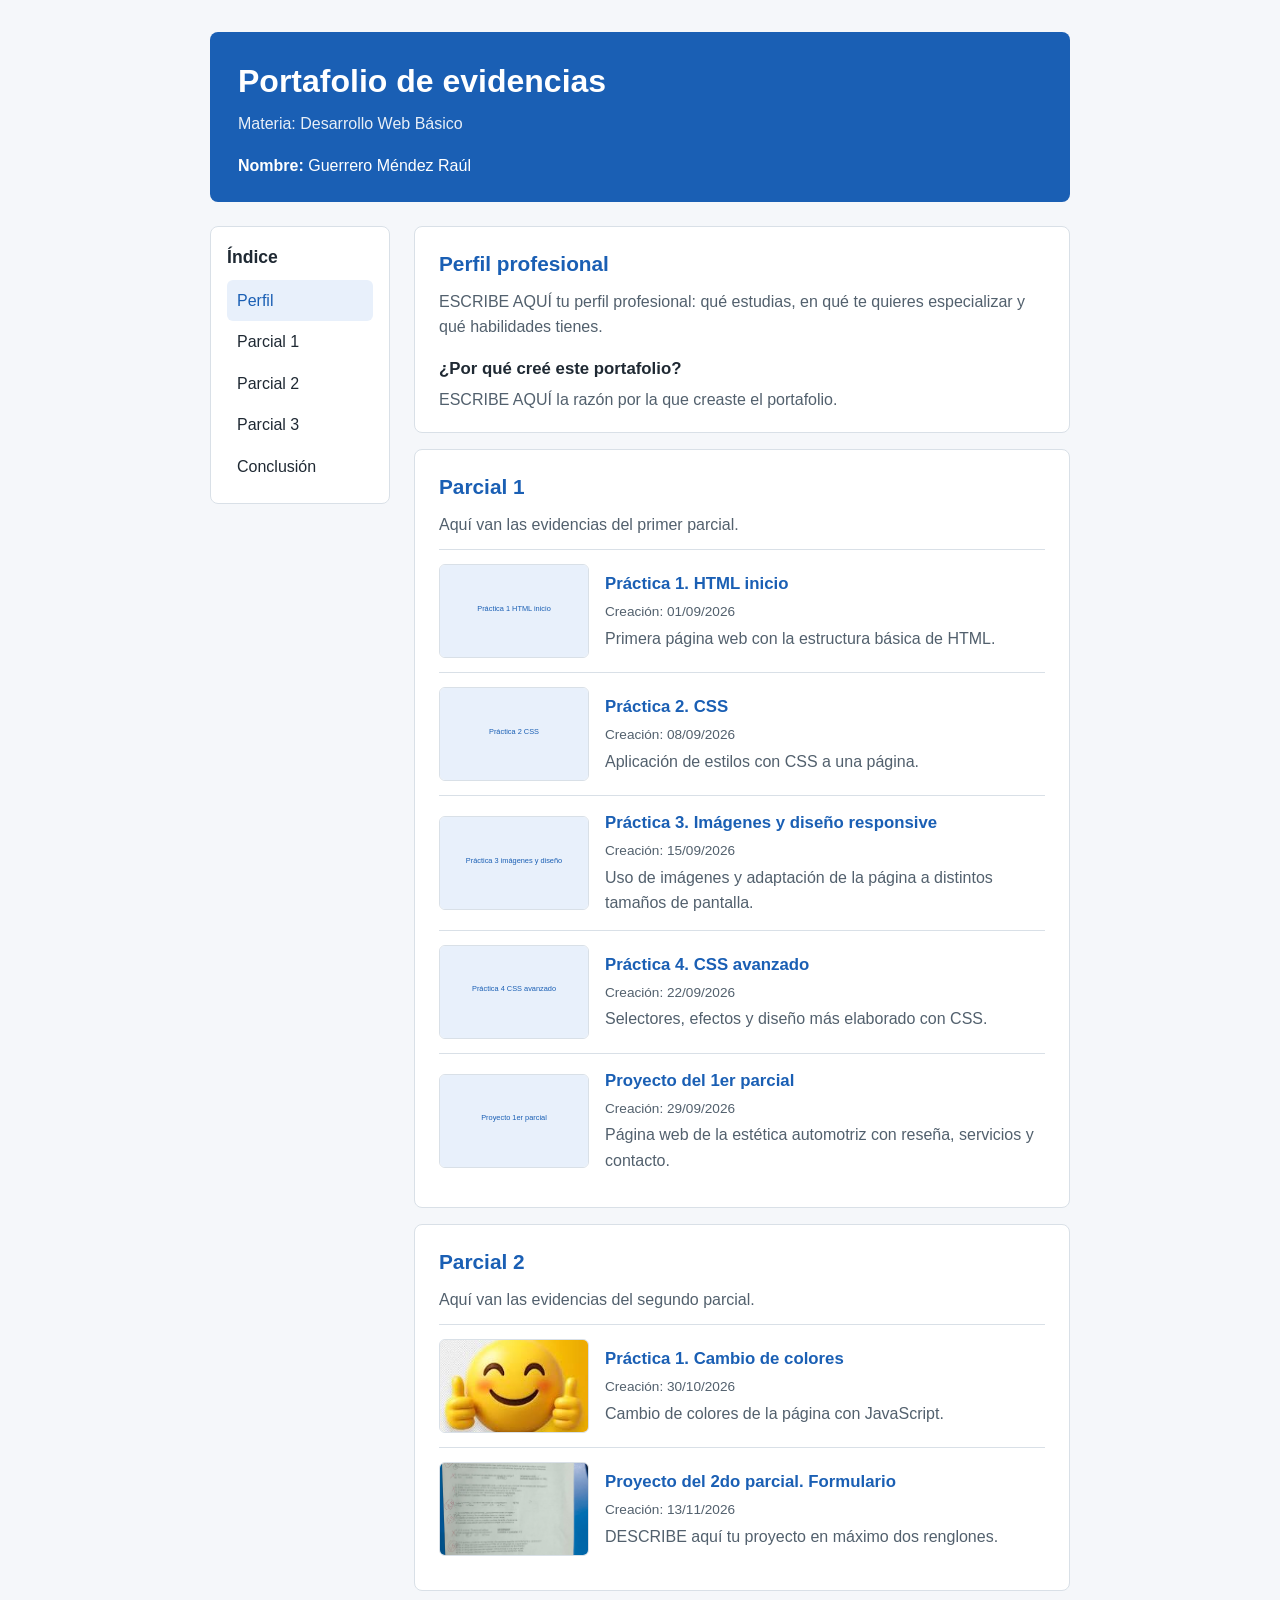
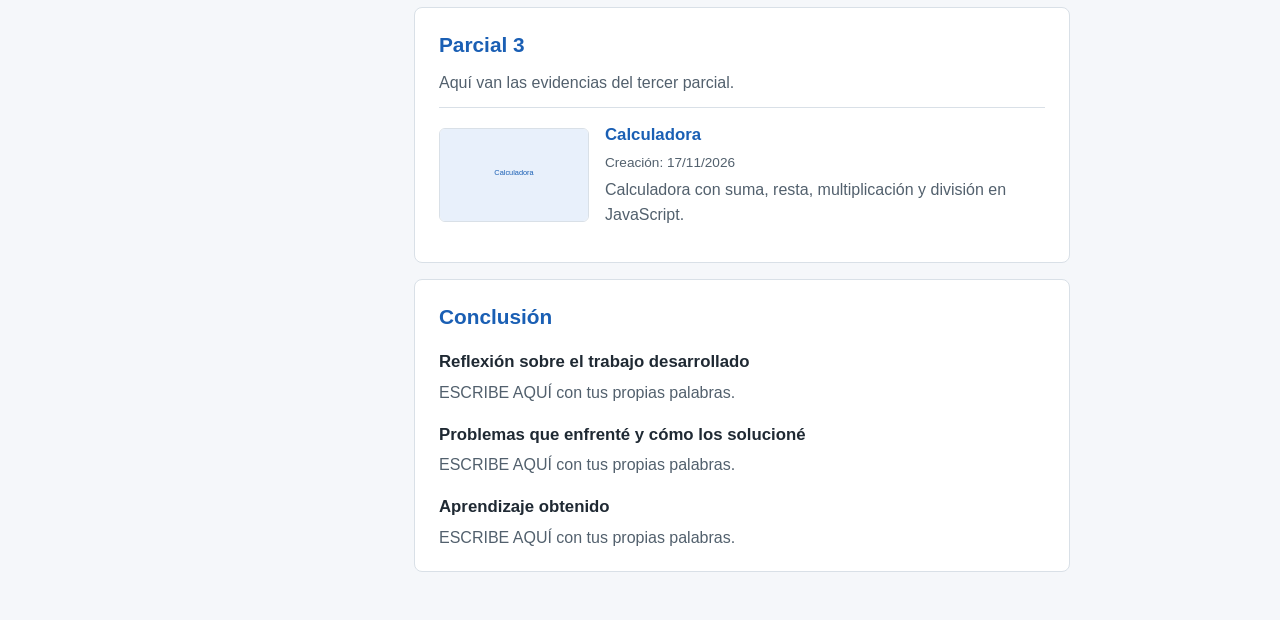
==== index.html @ 02dea839 "Add files via upload" ====
<!DOCTYPE html>
<html lang="es">
<head>
  <meta charset="UTF-8">
  <meta name="viewport" content="width=device-width, initial-scale=1">
  <title>Portafolio de evidencias</title>
  <style>
    :root {
      --fondo: #f5f7fa;
      --tarjeta: #ffffff;
      --texto: #1f2933;
      --suave: #52606d;
      --acento: #1a5fb4;
      --borde: #d9e0e7;
    }
    * { box-sizing: border-box; }
    html { scroll-behavior: smooth; }
    body {
      font-family: "Segoe UI", Arial, sans-serif;
      background: var(--fondo);
      color: var(--texto);
      max-width: 900px;
      margin: 0 auto;
      padding: 32px 20px;
      line-height: 1.6;
    }
    header {
      background: var(--acento);
      color: #fff;
      padding: 24px 28px;
      border-radius: 8px;
      margin-bottom: 24px;
    }
    h1 { margin: 0; font-size: 2rem; }
    .materia { margin: 4px 0 0; opacity: 0.9; }
    .nombre { margin: 16px 0 0; }
    .contenido { display: flex; gap: 24px; align-items: flex-start; }
    nav {
      width: 180px;
      flex-shrink: 0;
      position: sticky;
      top: 20px;
      background: var(--tarjeta);
      border: 1px solid var(--borde);
      border-radius: 8px;
      padding: 16px;
    }
    nav h2 { margin: 0 0 8px; font-size: 1.1rem; }
    nav ul { list-style: none; margin: 0; padding: 0; }
    nav a {
      display: block;
      padding: 8px 10px;
      border-radius: 6px;
      color: var(--texto);
      text-decoration: none;
    }
    nav a:hover, nav a:focus-visible, nav a.activo { background: #e8f0fb; color: var(--acento); }
    main { flex: 1; min-width: 0; }
    section {
      background: var(--tarjeta);
      border: 1px solid var(--borde);
      border-radius: 8px;
      padding: 20px 24px;
      margin-bottom: 16px;
      scroll-margin-top: 20px;
    }
    section h2 { margin: 0 0 8px; color: var(--acento); font-size: 1.3rem; }
    section h3 { margin: 16px 0 4px; font-size: 1.05rem; }
    section p { margin: 0; color: var(--suave); }
    a { color: var(--acento); }

    /* Trabajos */
    .trabajo {
      display: flex;
      gap: 16px;
      align-items: center;
      padding: 14px 0;
      border-top: 1px solid var(--borde);
    }
    .trabajo:first-of-type { margin-top: 12px; }
    .trabajo img {
      width: 150px;
      height: 94px;
      object-fit: cover;
      border-radius: 6px;
      border: 1px solid var(--borde);
      display: block;
      flex-shrink: 0;
    }
    .trabajo h3 { margin: 0; }
    .trabajo h3 a { text-decoration: none; }
    .trabajo h3 a:hover { text-decoration: underline; }
    .fecha { font-size: 0.85rem; color: var(--suave); }
    .trabajo p {
      margin-top: 2px;
      display: -webkit-box;
      -webkit-line-clamp: 2;
      -webkit-box-orient: vertical;
      overflow: hidden;
    }

    @media (max-width: 600px) {
      .contenido { flex-direction: column; gap: 16px; }
      nav { width: 100%; position: static; }
      .trabajo { flex-direction: column; align-items: flex-start; }
      .trabajo img { width: 100%; height: 150px; }
    }
  </style>
</head>
<body>
  <header>
    <h1>Portafolio de evidencias</h1>
    <p class="materia">Materia: Desarrollo Web Básico</p>
    <p class="nombre"><strong>Nombre:</strong> Guerrero Méndez Raúl</p>
  </header>

  <div class="contenido">
  <nav>
    <h2>Índice</h2>
    <ul>
      <li><a href="#perfil">Perfil</a></li>
      <li><a href="#parcial1">Parcial 1</a></li>
      <li><a href="#parcial2">Parcial 2</a></li>
      <li><a href="#parcial3">Parcial 3</a></li>
      <li><a href="#conclusion">Conclusión</a></li>
    </ul>
  </nav>

  <main>
    <section id="perfil">
      <h2>Perfil profesional</h2>
      <p>ESCRIBE AQUÍ tu perfil profesional: qué estudias, en qué te quieres especializar y qué habilidades tienes.</p>
      <h3>¿Por qué creé este portafolio?</h3>
      <p>ESCRIBE AQUÍ la razón por la que creaste el portafolio.</p>
    </section>

    <section id="parcial1">
      <h2>Parcial 1</h2>
      <p>Aquí van las evidencias del primer parcial.</p>

      <article class="trabajo">
        <a href="practica1/index.html"><img src="img/practica1.png" alt="Práctica 1 HTML inicio"></a>
        <div>
          <h3><a href="practica1/index.html">Práctica 1. HTML inicio</a></h3>
          <span class="fecha">Creación: <time datetime="2026-09-01">01/09/2026</time></span>
          <p>Primera página web con la estructura básica de HTML.</p>
        </div>
      </article>

      <article class="trabajo">
        <a href="practica2/index.html"><img src="img/practica2.png" alt="Práctica 2 CSS"></a>
        <div>
          <h3><a href="practica2/index.html">Práctica 2. CSS</a></h3>
          <span class="fecha">Creación: <time datetime="2026-09-08">08/09/2026</time></span>
          <p>Aplicación de estilos con CSS a una página.</p>
        </div>
      </article>

      <article class="trabajo">
        <a href="practica_3_imagenes/"><img src="practica_3_imagenes/pic_trulli.jpg" alt="Práctica 3 imágenes y diseño responsive"></a>
        <div>
          <h3><a href="practica_3_imagenes/">Práctica 3. Imágenes y diseño responsive</a></h3>
          <span class="fecha">Creación: <time datetime="2026-09-15">15/09/2026</time></span>
          <p>Uso de imágenes y adaptación de la página a distintos tamaños de pantalla.</p>
        </div>
      </article>

      <article class="trabajo">
        <a href="practica4/index.html"><img src="img/practica4.png" alt="Práctica 4 CSS avanzado"></a>
        <div>
          <h3><a href="practica4/index.html">Práctica 4. CSS avanzado</a></h3>
          <span class="fecha">Creación: <time datetime="2026-09-22">22/09/2026</time></span>
          <p>Selectores, efectos y diseño más elaborado con CSS.</p>
        </div>
      </article>

      <article class="trabajo">
        <a href="proyecto1/index.html"><img src="img/proyecto1.png" alt="Proyecto 1er parcial"></a>
        <div>
          <h3><a href="proyecto1/index.html">Proyecto del 1er parcial</a></h3>
          <span class="fecha">Creación: <time datetime="2026-09-29">29/09/2026</time></span>
          <p>Página web de la estética automotriz con reseña, servicios y contacto.</p>
        </div>
      </article>
    </section>

    <section id="parcial2">
      <h2>Parcial 2</h2>
      <p>Aquí van las evidencias del segundo parcial.</p>

      <article class="trabajo">
        <a href="2do_parcial/cambio_atributos/cambio_de_color.html"><img src="2do_parcial/cambio_atributos/happy_emogi.jpg" alt="Práctica 1 cambio de colores"></a>
        <div>
          <h3><a href="2do_parcial/cambio_atributos/cambio_de_color.html">Práctica 1. Cambio de colores</a></h3>
          <span class="fecha">Creación: <time datetime="2026-10-30">30/10/2026</time></span>
          <p>Cambio de colores de la página con JavaScript.</p>
        </div>
      </article>

      <article class="trabajo">
        <a href="2do_parcial/formulario/formulario.html"><img src="2do_parcial/captura.jpg" alt="Proyecto 2do parcial"></a>
        <div>
          <h3><a href="2do_parcial/formulario/formulario.html">Proyecto del 2do parcial. Formulario</a></h3>
          <span class="fecha">Creación: <time datetime="2026-11-13">13/11/2026</time></span>
          <p>DESCRIBE aquí tu proyecto en máximo dos renglones.</p>
        </div>
      </article>
    </section>

    <section id="parcial3">
      <h2>Parcial 3</h2>
      <p>Aquí van las evidencias del tercer parcial.</p>

      <article class="trabajo">
        <a href="calculadora/index.html"><img src="img/calculadora.png" alt="Calculadora"></a>
        <div>
          <h3><a href="calculadora/index.html">Calculadora</a></h3>
          <span class="fecha">Creación: <time datetime="2026-11-17">17/11/2026</time></span>
          <p>Calculadora con suma, resta, multiplicación y división en JavaScript.</p>
        </div>
      </article>
    </section>

    <section id="conclusion">
      <h2>Conclusión</h2>
      <h3>Reflexión sobre el trabajo desarrollado</h3>
      <p>ESCRIBE AQUÍ con tus propias palabras.</p>
      <h3>Problemas que enfrenté y cómo los solucioné</h3>
      <p>ESCRIBE AQUÍ con tus propias palabras.</p>
      <h3>Aprendizaje obtenido</h3>
      <p>ESCRIBE AQUÍ con tus propias palabras.</p>
    </section>
  </main>
  </div>

  <script>
    // Imagen de respaldo si aún no existe la captura del trabajo
    document.querySelectorAll('.trabajo img').forEach(function (img) {
      img.addEventListener('error', function () {
        var texto = img.alt.slice(0, 28);
        img.src = 'data:image/svg+xml;utf8,' + encodeURIComponent(
          '<svg xmlns="http://www.w3.org/2000/svg" width="300" height="188">' +
          '<rect width="100%" height="100%" fill="#e8f0fb"/>' +
          '<text x="50%" y="50%" text-anchor="middle" fill="#1a5fb4" ' +
          'font-family="Arial" font-size="15">' + texto + '</text></svg>');
      }, { once: true });
    });

    // Resalta en el índice la sección que se está viendo
    var enlaces = document.querySelectorAll('nav a');
    var observador = new IntersectionObserver(function (entradas) {
      entradas.forEach(function (e) {
        if (e.isIntersecting) {
          enlaces.forEach(function (a) {
            a.classList.toggle('activo', a.getAttribute('href') === '#' + e.target.id);
          });
        }
      });
    }, { rootMargin: '-30% 0px -60% 0px' });
    document.querySelectorAll('main section').forEach(function (s) { observador.observe(s); });
  </script>
</body>
</html>
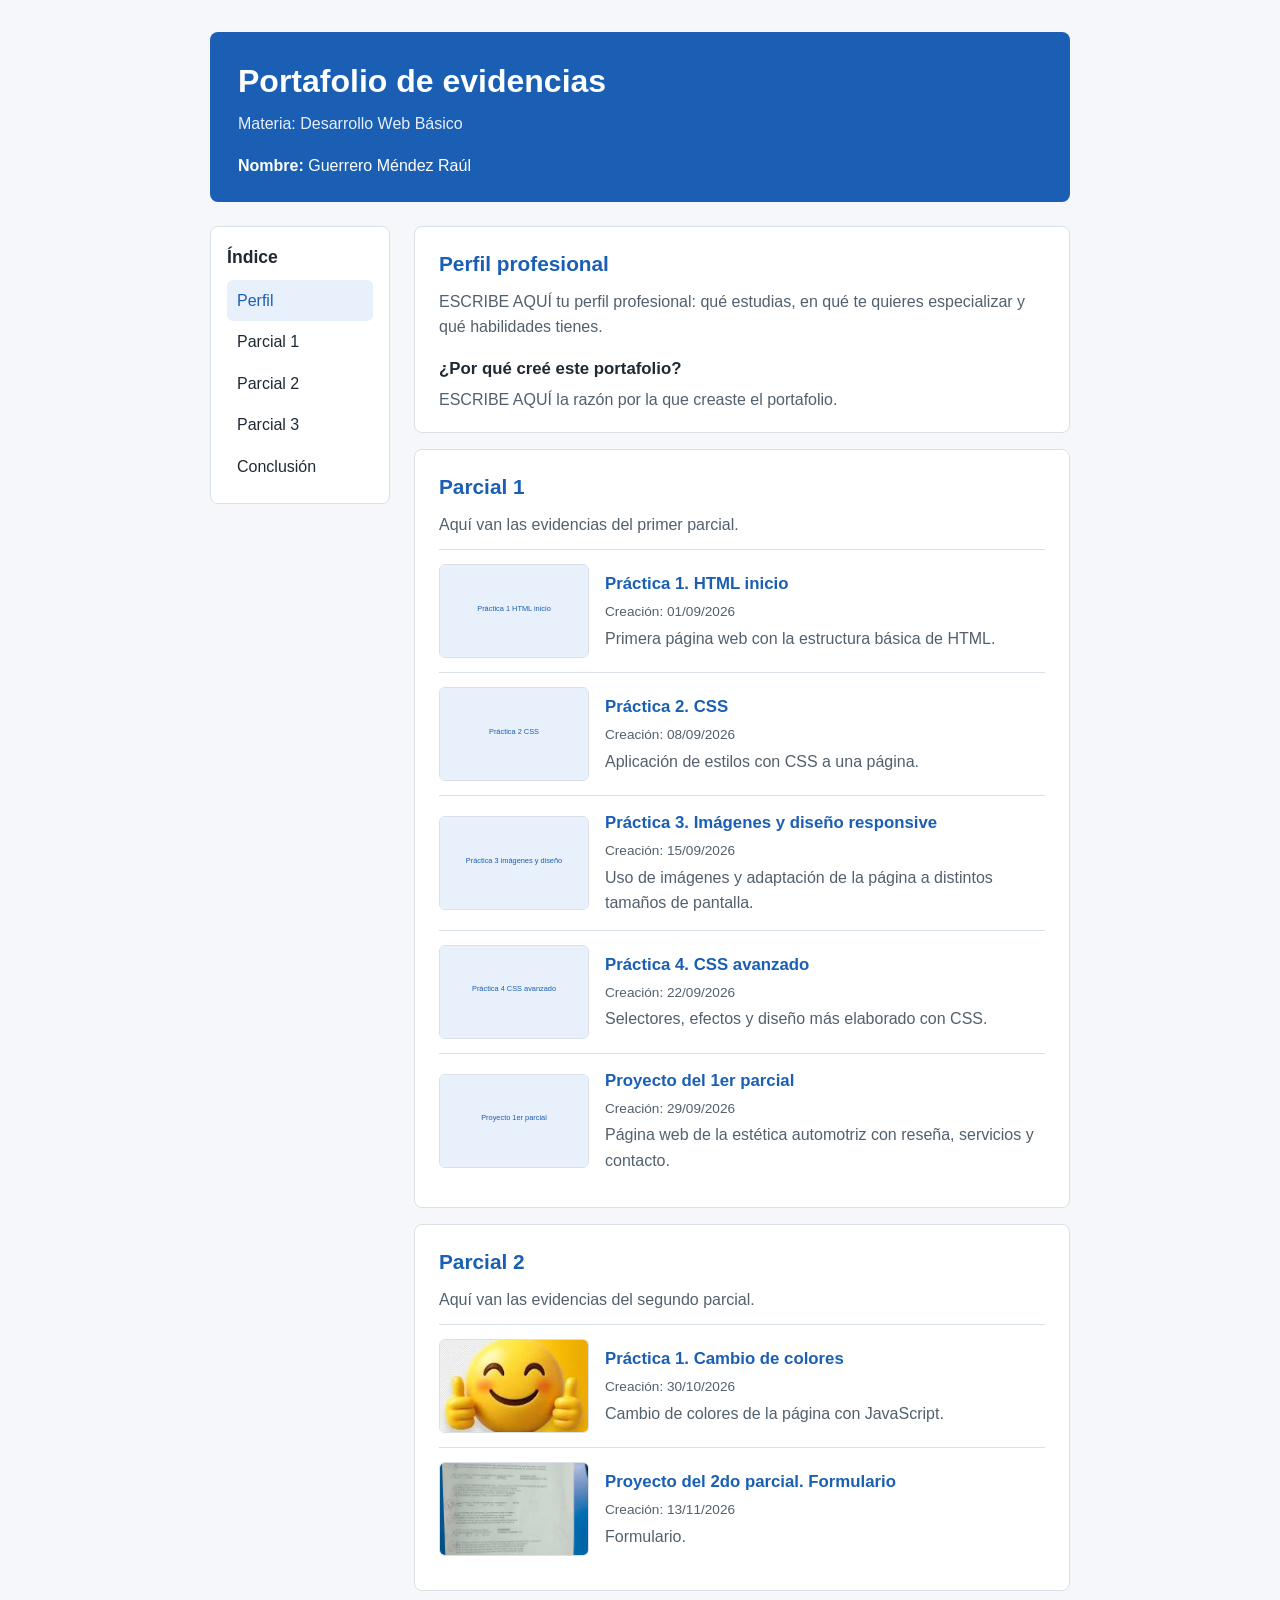
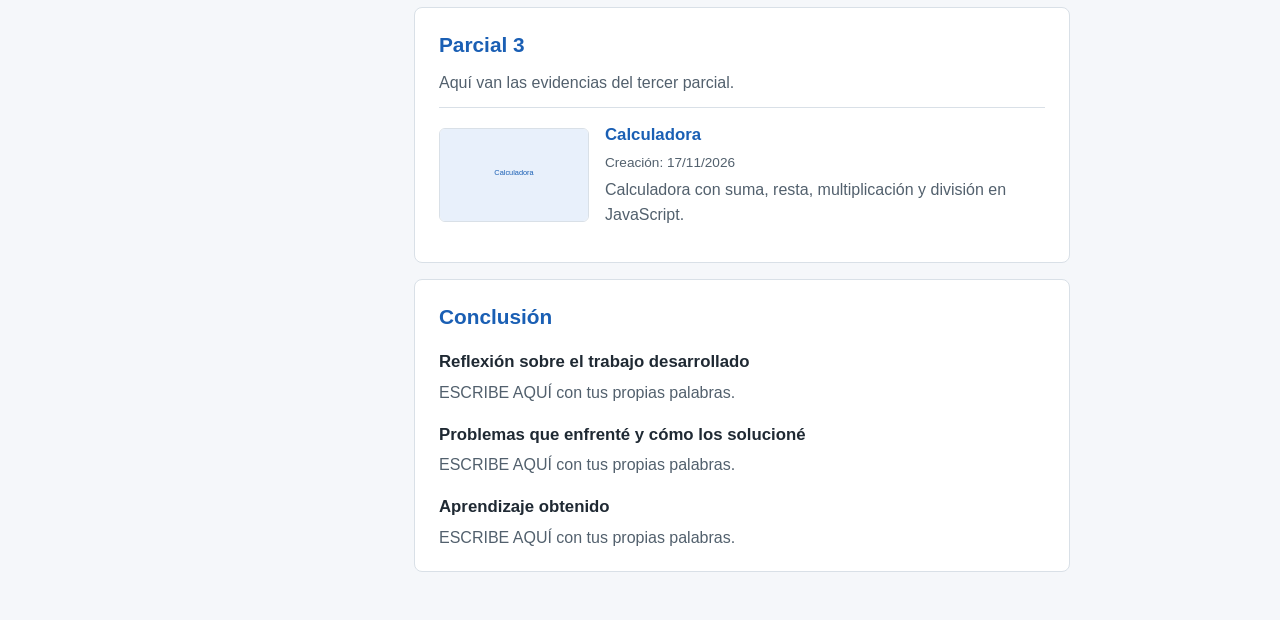
==== commit 1aebb4ab: "Update index.html" ====
--- a/index.html
+++ b/index.html
@@ -202,7 +202,7 @@
         <div>
           <h3><a href="2do_parcial/formulario/formulario.html">Proyecto del 2do parcial. Formulario</a></h3>
           <span class="fecha">Creación: <time datetime="2026-11-13">13/11/2026</time></span>
-          <p>DESCRIBE aquí tu proyecto en máximo dos renglones.</p>
+          <p> Formulario.</p>
         </div>
       </article>
     </section>
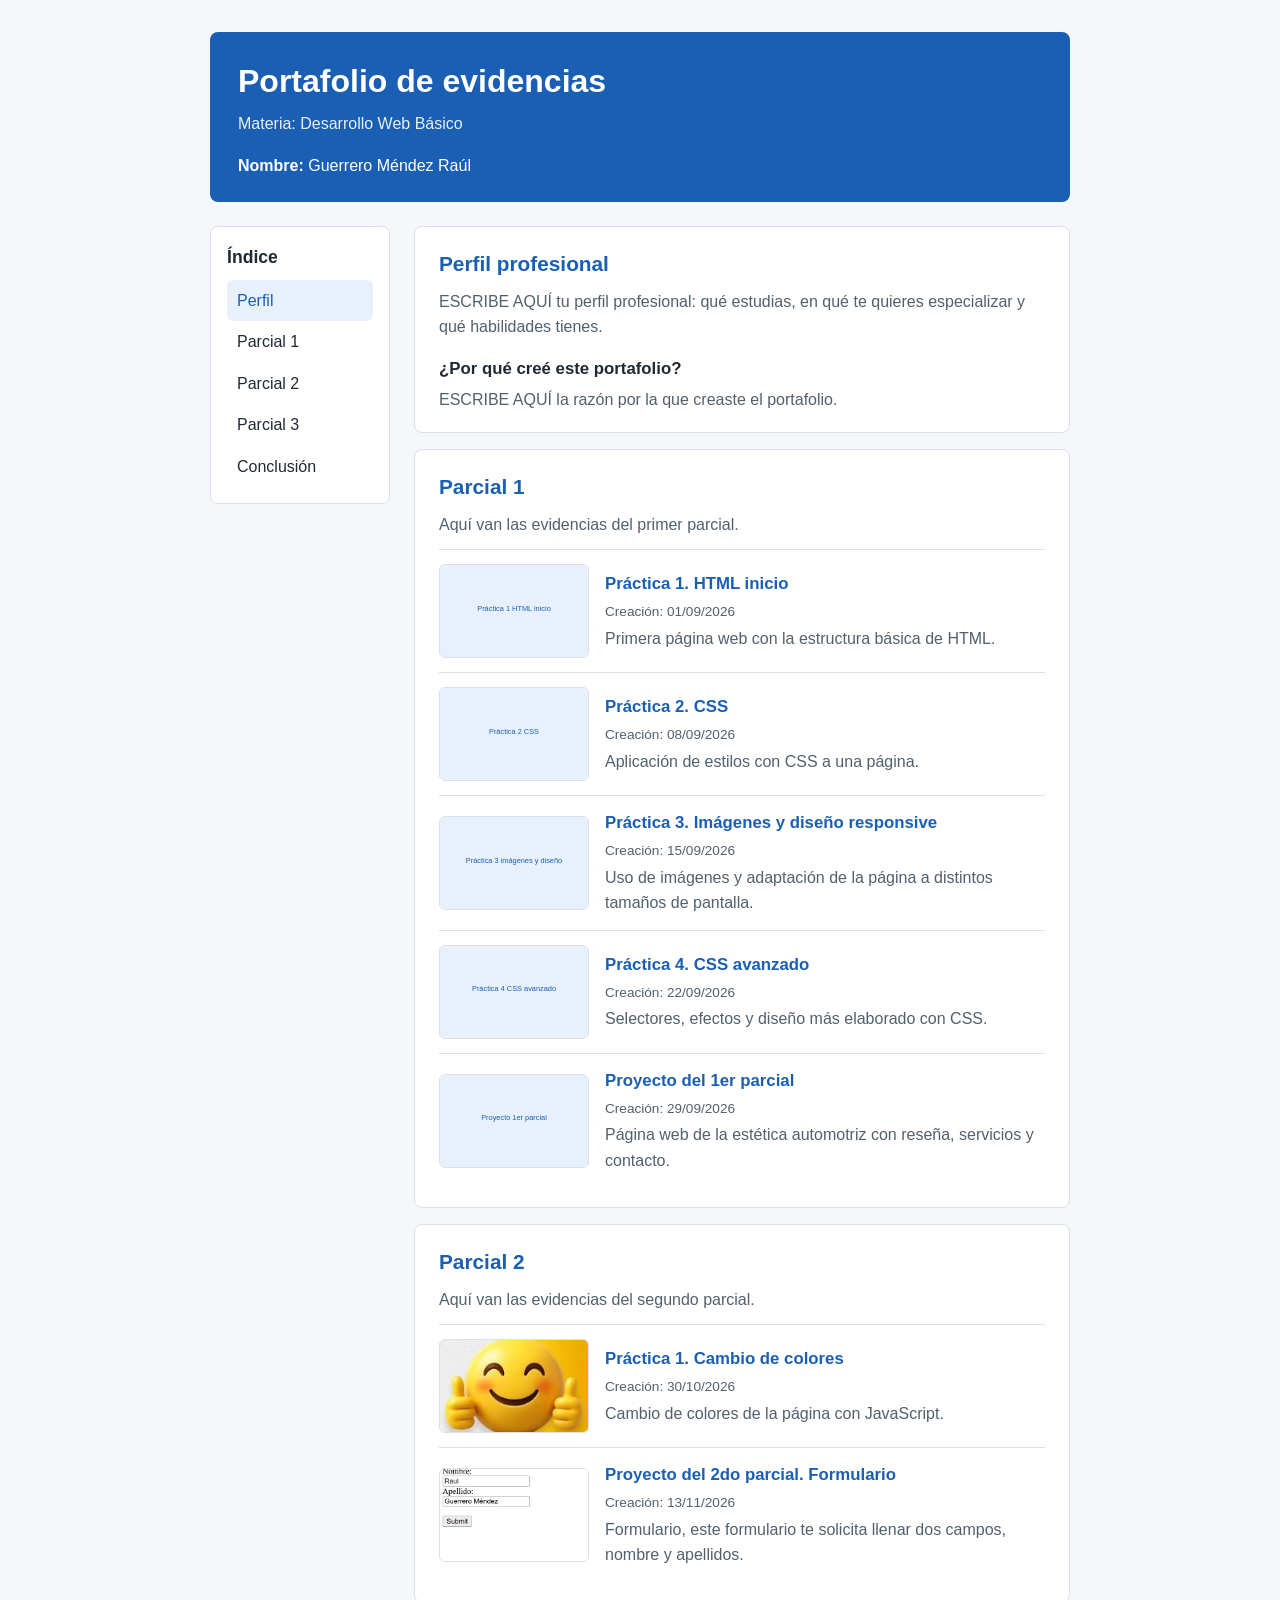
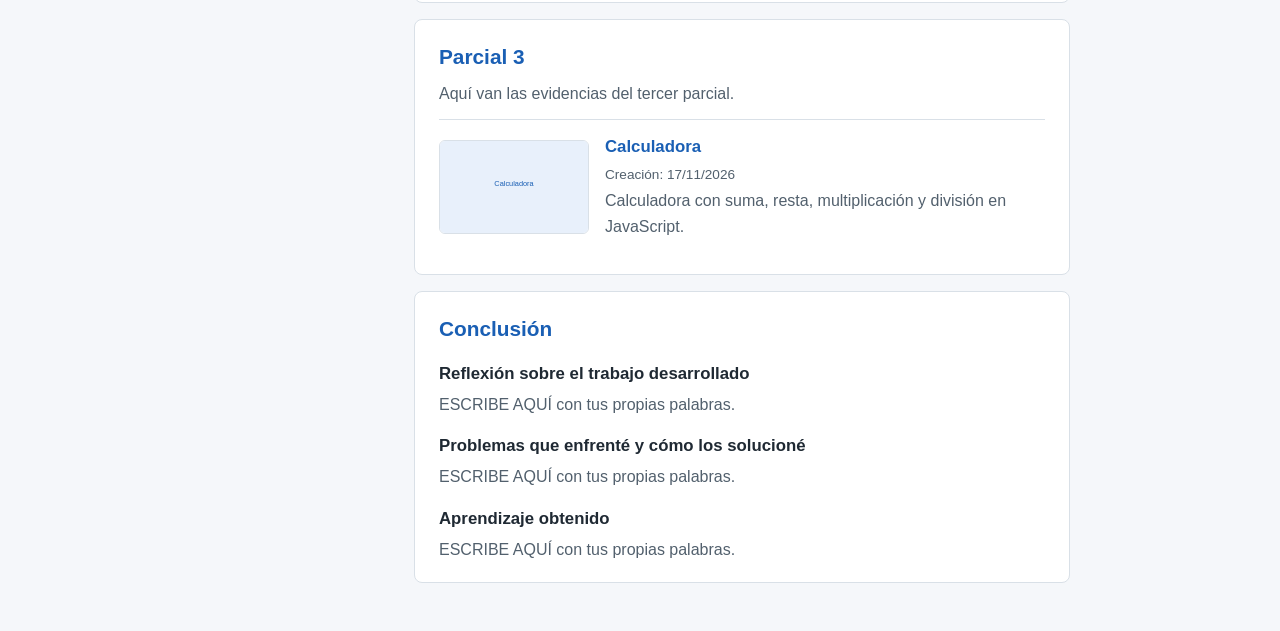
==== commit 8adf6698: "Update index.html" ====
--- a/index.html
+++ b/index.html
@@ -202,7 +202,7 @@
         <div>
           <h3><a href="2do_parcial/formulario/formulario.html">Proyecto del 2do parcial. Formulario</a></h3>
           <span class="fecha">Creación: <time datetime="2026-11-13">13/11/2026</time></span>
-          <p> Formulario.</p>
+          <p> Formulario, este formulario te solicita llenar dos campos, nombre y apellidos.</p>
         </div>
       </article>
     </section>
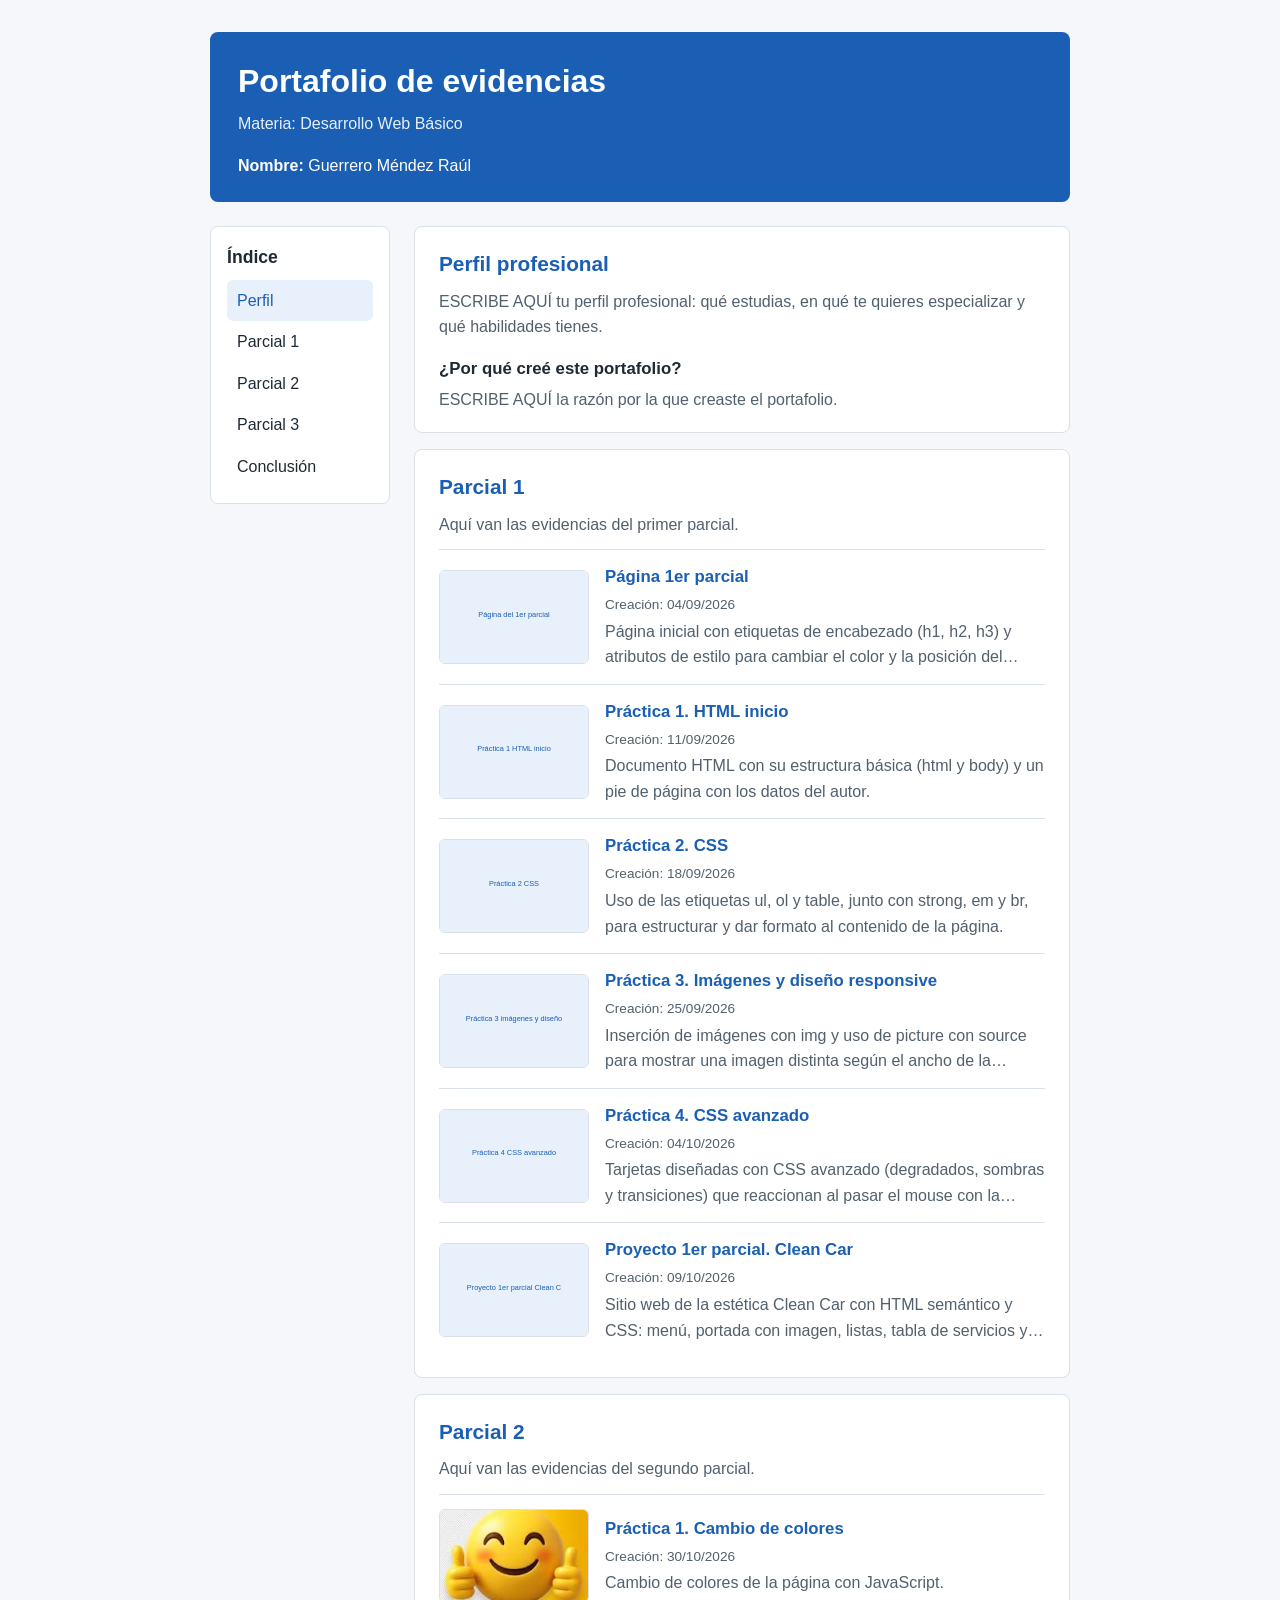
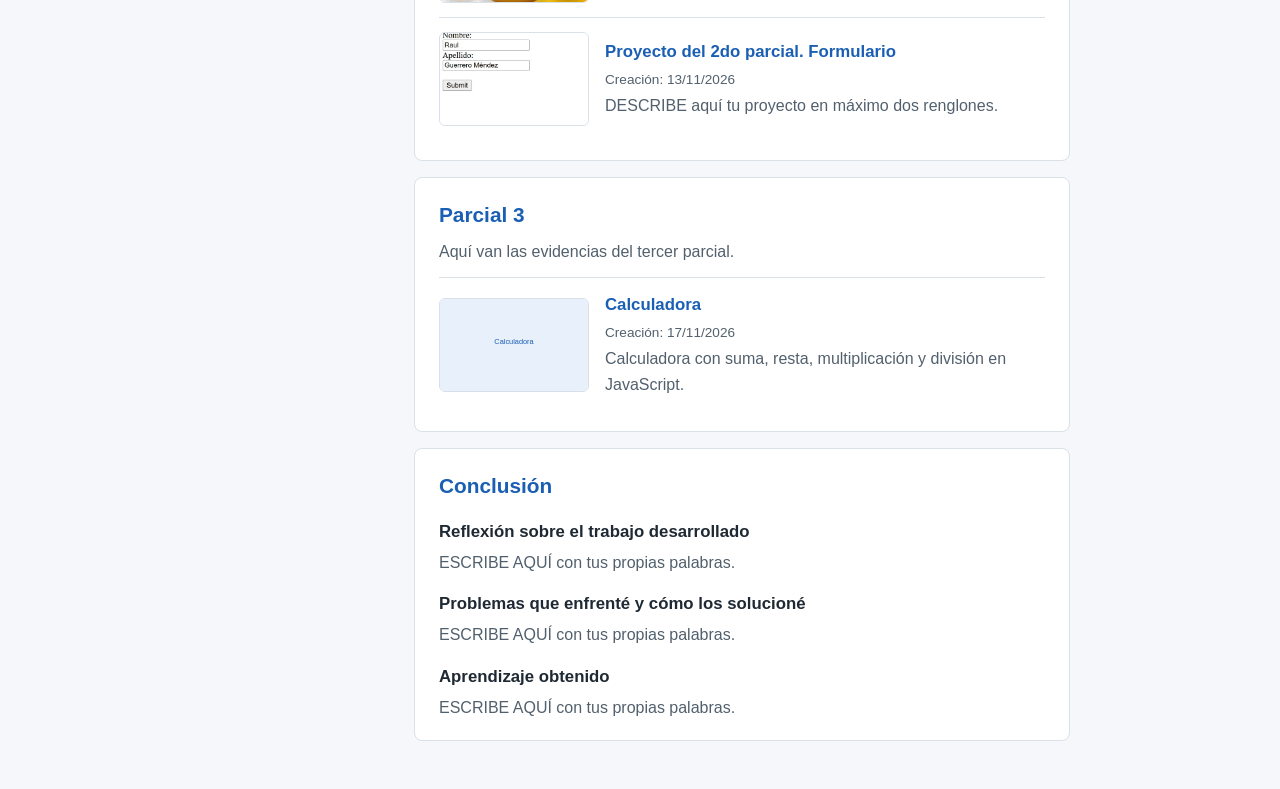
==== commit d64d381f: "Add files via upload" ====
--- a/index.html
+++ b/index.html
@@ -138,48 +138,58 @@
       <h2>Parcial 1</h2>
       <p>Aquí van las evidencias del primer parcial.</p>
 
-      <article class="trabajo">
-        <a href="practica1/index.html"><img src="img/practica1.png" alt="Práctica 1 HTML inicio"></a>
-        <div>
-          <h3><a href="practica1/index.html">Práctica 1. HTML inicio</a></h3>
-          <span class="fecha">Creación: <time datetime="2026-09-01">01/09/2026</time></span>
-          <p>Primera página web con la estructura básica de HTML.</p>
-        </div>
-      </article>
-
-      <article class="trabajo">
-        <a href="practica2/index.html"><img src="img/practica2.png" alt="Práctica 2 CSS"></a>
-        <div>
-          <h3><a href="practica2/index.html">Práctica 2. CSS</a></h3>
-          <span class="fecha">Creación: <time datetime="2026-09-08">08/09/2026</time></span>
-          <p>Aplicación de estilos con CSS a una página.</p>
-        </div>
-      </article>
-
-      <article class="trabajo">
-        <a href="practica_3_imagenes/"><img src="practica_3_imagenes/pic_trulli.jpg" alt="Práctica 3 imágenes y diseño responsive"></a>
-        <div>
-          <h3><a href="practica_3_imagenes/">Práctica 3. Imágenes y diseño responsive</a></h3>
-          <span class="fecha">Creación: <time datetime="2026-09-15">15/09/2026</time></span>
-          <p>Uso de imágenes y adaptación de la página a distintos tamaños de pantalla.</p>
-        </div>
-      </article>
-
-      <article class="trabajo">
-        <a href="practica4/index.html"><img src="img/practica4.png" alt="Práctica 4 CSS avanzado"></a>
-        <div>
-          <h3><a href="practica4/index.html">Práctica 4. CSS avanzado</a></h3>
-          <span class="fecha">Creación: <time datetime="2026-09-22">22/09/2026</time></span>
-          <p>Selectores, efectos y diseño más elaborado con CSS.</p>
-        </div>
-      </article>
-
-      <article class="trabajo">
-        <a href="proyecto1/index.html"><img src="img/proyecto1.png" alt="Proyecto 1er parcial"></a>
-        <div>
-          <h3><a href="proyecto1/index.html">Proyecto del 1er parcial</a></h3>
-          <span class="fecha">Creación: <time datetime="2026-09-29">29/09/2026</time></span>
-          <p>Página web de la estética automotriz con reseña, servicios y contacto.</p>
+
+      <article class="trabajo">
+        <a href="1er_parcial/practica_0_parcial/practica0parcial.html"><img src="1er_parcial/practica_0_parcial/captura.jpeg" alt="Página del 1er parcial"></a>
+        <div>
+          <h3><a href="1er_parcial/practica_0_parcial/practica0parcial.html">Página 1er parcial</a></h3>
+          <span class="fecha">Creación: <time datetime="2026-09-04">04/09/2026</time></span>
+          <p>Página inicial con etiquetas de encabezado (h1, h2, h3) y atributos de estilo para cambiar el color y la posición del texto.</p>
+        </div>
+      </article>
+
+      <article class="trabajo">
+        <a href="1er_parcial/practica_1_html/practica1.html"><img src="1er_parcial/practica_1_html/captura.jpeg" alt="Práctica 1 HTML inicio"></a>
+        <div>
+          <h3><a href="1er_parcial/practica_1_html/practica1.html">Práctica 1. HTML inicio</a></h3>
+          <span class="fecha">Creación: <time datetime="2026-09-11">11/09/2026</time></span>
+          <p>Documento HTML con su estructura básica (html y body) y un pie de página con los datos del autor.</p>
+        </div>
+      </article>
+
+      <article class="trabajo">
+        <a href="1er_parcial/practica_2_css/practica2.html"><img src="1er_parcial/practica_2_css/captura.jpeg" alt="Práctica 2 CSS"></a>
+        <div>
+          <h3><a href="1er_parcial/practica_2_css/practica2.html">Práctica 2. CSS</a></h3>
+          <span class="fecha">Creación: <time datetime="2026-09-18">18/09/2026</time></span>
+          <p>Uso de las etiquetas ul, ol y table, junto con strong, em y br, para estructurar y dar formato al contenido de la página.</p>
+        </div>
+      </article>
+
+      <article class="trabajo">
+        <a href="1er_parcial/practica_3_imagenes/practica3.html"><img src="1er_parcial/practica_3_imagenes/captura.jpeg" alt="Práctica 3 imágenes y diseño responsive"></a>
+        <div>
+          <h3><a href="1er_parcial/practica_3_imagenes/practica3.html">Práctica 3. Imágenes y diseño responsive</a></h3>
+          <span class="fecha">Creación: <time datetime="2026-09-25">25/09/2026</time></span>
+          <p>Inserción de imágenes con img y uso de picture con source para mostrar una imagen distinta según el ancho de la pantalla.</p>
+        </div>
+      </article>
+
+      <article class="trabajo">
+        <a href="1er_parcial/practica_4_css_avanzado/practica4.html"><img src="1er_parcial/practica_4_css_avanzado/captura.jpeg" alt="Práctica 4 CSS avanzado"></a>
+        <div>
+          <h3><a href="1er_parcial/practica_4_css_avanzado/practica4.html">Práctica 4. CSS avanzado</a></h3>
+          <span class="fecha">Creación: <time datetime="2026-10-04">04/10/2026</time></span>
+          <p>Tarjetas diseñadas con CSS avanzado (degradados, sombras y transiciones) que reaccionan al pasar el mouse con la pseudoclase :hover.</p>
+        </div>
+      </article>
+
+      <article class="trabajo">
+        <a href="1er_parcial/proyecto_1er_parcial/index.html"><img src="1er_parcial/proyecto_1er_parcial/captura.jpeg" alt="Proyecto 1er parcial Clean Car"></a>
+        <div>
+          <h3><a href="1er_parcial/proyecto_1er_parcial/index.html">Proyecto 1er parcial. Clean Car</a></h3>
+          <span class="fecha">Creación: <time datetime="2026-10-09">09/10/2026</time></span>
+          <p>Sitio web de la estética Clean Car con HTML semántico y CSS: menú, portada con imagen, listas, tabla de servicios y datos de contacto.</p>
         </div>
       </article>
     </section>
@@ -202,7 +212,7 @@
         <div>
           <h3><a href="2do_parcial/formulario/formulario.html">Proyecto del 2do parcial. Formulario</a></h3>
           <span class="fecha">Creación: <time datetime="2026-11-13">13/11/2026</time></span>
-          <p> Formulario, este formulario te solicita llenar dos campos, nombre y apellidos.</p>
+          <p>DESCRIBE aquí tu proyecto en máximo dos renglones.</p>
         </div>
       </article>
     </section>
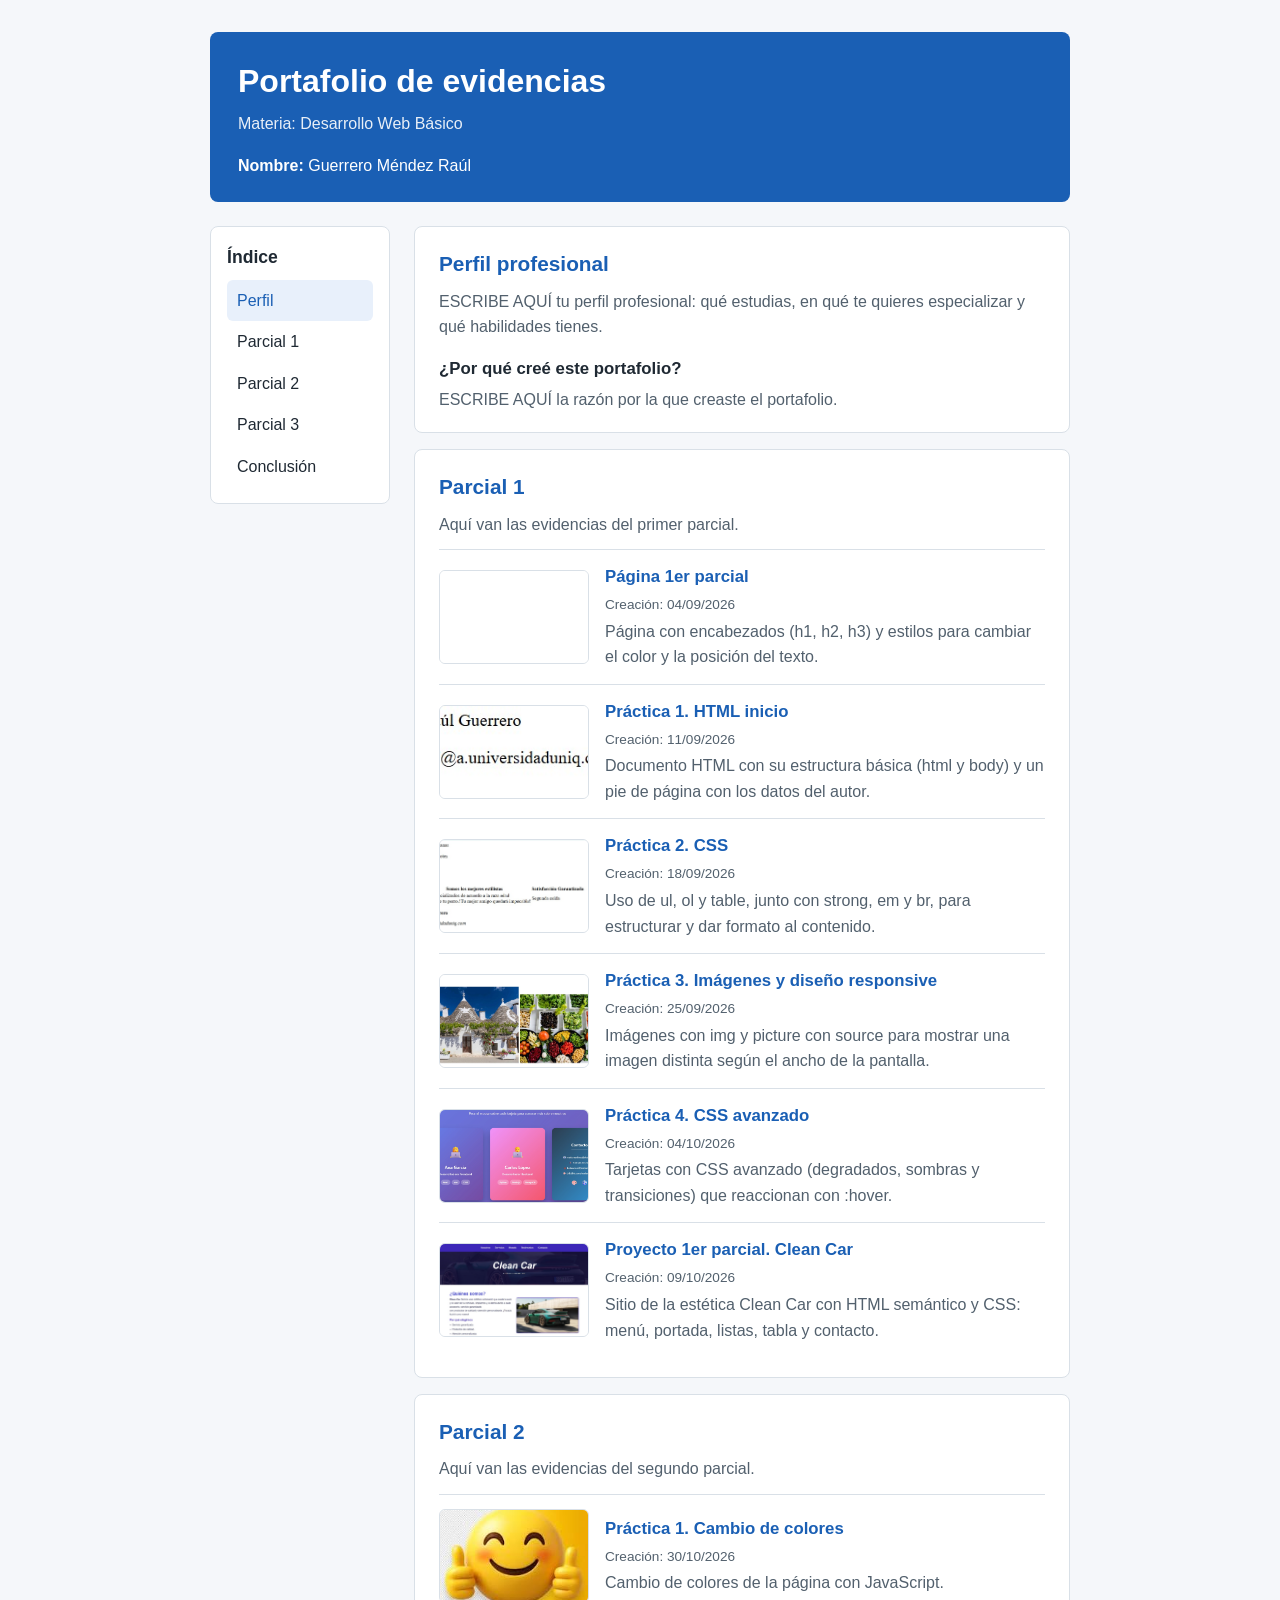
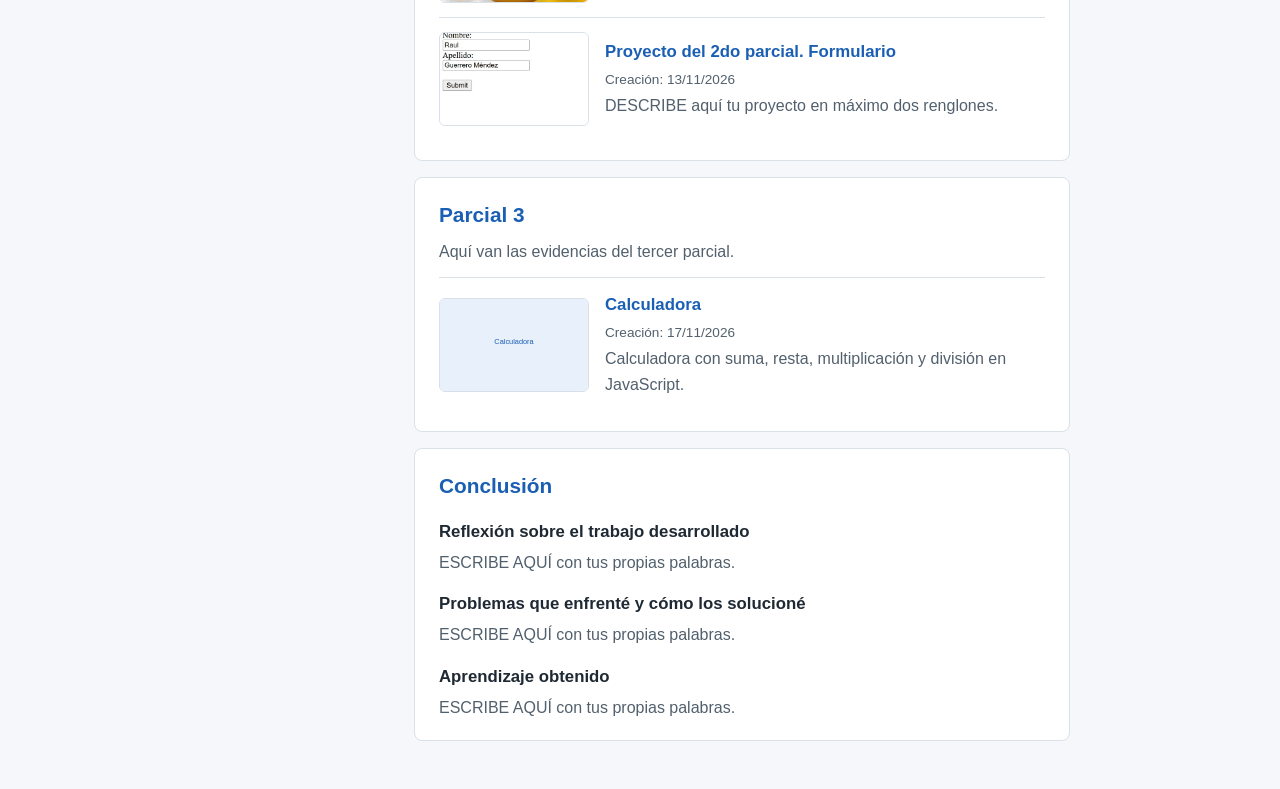
==== commit ee0f2bf3: "Add files via upload" ====
--- a/index.html
+++ b/index.html
@@ -140,56 +140,56 @@
 
 
       <article class="trabajo">
-        <a href="1er_parcial/practica_0_parcial/practica0parcial.html"><img src="1er_parcial/practica_0_parcial/captura.jpeg" alt="Página del 1er parcial"></a>
-        <div>
-          <h3><a href="1er_parcial/practica_0_parcial/practica0parcial.html">Página 1er parcial</a></h3>
+        <a href="portafolio/1er_parcial/practica_0_parcial/practica0parcial.html"><img src="portafolio/1er_parcial/practica_0_parcial/captura.jpeg" alt="Página del 1er parcial"></a>
+        <div>
+          <h3><a href="portafolio/1er_parcial/practica_0_parcial/practica0parcial.html">Página 1er parcial</a></h3>
           <span class="fecha">Creación: <time datetime="2026-09-04">04/09/2026</time></span>
-          <p>Página inicial con etiquetas de encabezado (h1, h2, h3) y atributos de estilo para cambiar el color y la posición del texto.</p>
-        </div>
-      </article>
-
-      <article class="trabajo">
-        <a href="1er_parcial/practica_1_html/practica1.html"><img src="1er_parcial/practica_1_html/captura.jpeg" alt="Práctica 1 HTML inicio"></a>
-        <div>
-          <h3><a href="1er_parcial/practica_1_html/practica1.html">Práctica 1. HTML inicio</a></h3>
+          <p>Página con encabezados (h1, h2, h3) y estilos para cambiar el color y la posición del texto.</p>
+        </div>
+      </article>
+
+      <article class="trabajo">
+        <a href="portafolio/1er_parcial/practica_1_html/practica1.html"><img src="portafolio/1er_parcial/practica_1_html/captura.jpeg" alt="Práctica 1 HTML inicio"></a>
+        <div>
+          <h3><a href="portafolio/1er_parcial/practica_1_html/practica1.html">Práctica 1. HTML inicio</a></h3>
           <span class="fecha">Creación: <time datetime="2026-09-11">11/09/2026</time></span>
           <p>Documento HTML con su estructura básica (html y body) y un pie de página con los datos del autor.</p>
         </div>
       </article>
 
       <article class="trabajo">
-        <a href="1er_parcial/practica_2_css/practica2.html"><img src="1er_parcial/practica_2_css/captura.jpeg" alt="Práctica 2 CSS"></a>
-        <div>
-          <h3><a href="1er_parcial/practica_2_css/practica2.html">Práctica 2. CSS</a></h3>
+        <a href="portafolio/1er_parcial/practica_2_css/practica2.html"><img src="portafolio/1er_parcial/practica_2_css/captura.jpeg" alt="Práctica 2 CSS"></a>
+        <div>
+          <h3><a href="portafolio/1er_parcial/practica_2_css/practica2.html">Práctica 2. CSS</a></h3>
           <span class="fecha">Creación: <time datetime="2026-09-18">18/09/2026</time></span>
-          <p>Uso de las etiquetas ul, ol y table, junto con strong, em y br, para estructurar y dar formato al contenido de la página.</p>
-        </div>
-      </article>
-
-      <article class="trabajo">
-        <a href="1er_parcial/practica_3_imagenes/practica3.html"><img src="1er_parcial/practica_3_imagenes/captura.jpeg" alt="Práctica 3 imágenes y diseño responsive"></a>
-        <div>
-          <h3><a href="1er_parcial/practica_3_imagenes/practica3.html">Práctica 3. Imágenes y diseño responsive</a></h3>
+          <p>Uso de ul, ol y table, junto con strong, em y br, para estructurar y dar formato al contenido.</p>
+        </div>
+      </article>
+
+      <article class="trabajo">
+        <a href="portafolio/1er_parcial/practica_3_imagenes/practica3.html"><img src="portafolio/1er_parcial/practica_3_imagenes/captura.jpeg" alt="Práctica 3 imágenes y diseño responsive"></a>
+        <div>
+          <h3><a href="portafolio/1er_parcial/practica_3_imagenes/practica3.html">Práctica 3. Imágenes y diseño responsive</a></h3>
           <span class="fecha">Creación: <time datetime="2026-09-25">25/09/2026</time></span>
-          <p>Inserción de imágenes con img y uso de picture con source para mostrar una imagen distinta según el ancho de la pantalla.</p>
-        </div>
-      </article>
-
-      <article class="trabajo">
-        <a href="1er_parcial/practica_4_css_avanzado/practica4.html"><img src="1er_parcial/practica_4_css_avanzado/captura.jpeg" alt="Práctica 4 CSS avanzado"></a>
-        <div>
-          <h3><a href="1er_parcial/practica_4_css_avanzado/practica4.html">Práctica 4. CSS avanzado</a></h3>
+          <p>Imágenes con img y picture con source para mostrar una imagen distinta según el ancho de la pantalla.</p>
+        </div>
+      </article>
+
+      <article class="trabajo">
+        <a href="portafolio/1er_parcial/practica_4_css_avanzado/practica4.html"><img src="portafolio/1er_parcial/practica_4_css_avanzado/captura.jpeg" alt="Práctica 4 CSS avanzado"></a>
+        <div>
+          <h3><a href="portafolio/1er_parcial/practica_4_css_avanzado/practica4.html">Práctica 4. CSS avanzado</a></h3>
           <span class="fecha">Creación: <time datetime="2026-10-04">04/10/2026</time></span>
-          <p>Tarjetas diseñadas con CSS avanzado (degradados, sombras y transiciones) que reaccionan al pasar el mouse con la pseudoclase :hover.</p>
-        </div>
-      </article>
-
-      <article class="trabajo">
-        <a href="1er_parcial/proyecto_1er_parcial/index.html"><img src="1er_parcial/proyecto_1er_parcial/captura.jpeg" alt="Proyecto 1er parcial Clean Car"></a>
-        <div>
-          <h3><a href="1er_parcial/proyecto_1er_parcial/index.html">Proyecto 1er parcial. Clean Car</a></h3>
+          <p>Tarjetas con CSS avanzado (degradados, sombras y transiciones) que reaccionan con :hover.</p>
+        </div>
+      </article>
+
+      <article class="trabajo">
+        <a href="portafolio/1er_parcial/proyecto_1er_parcial/index.html"><img src="portafolio/1er_parcial/proyecto_1er_parcial/captura.jpeg" alt="Proyecto 1er parcial Clean Car"></a>
+        <div>
+          <h3><a href="portafolio/1er_parcial/proyecto_1er_parcial/index.html">Proyecto 1er parcial. Clean Car</a></h3>
           <span class="fecha">Creación: <time datetime="2026-10-09">09/10/2026</time></span>
-          <p>Sitio web de la estética Clean Car con HTML semántico y CSS: menú, portada con imagen, listas, tabla de servicios y datos de contacto.</p>
+          <p>Sitio de la estética Clean Car con HTML semántico y CSS: menú, portada, listas, tabla y contacto.</p>
         </div>
       </article>
     </section>
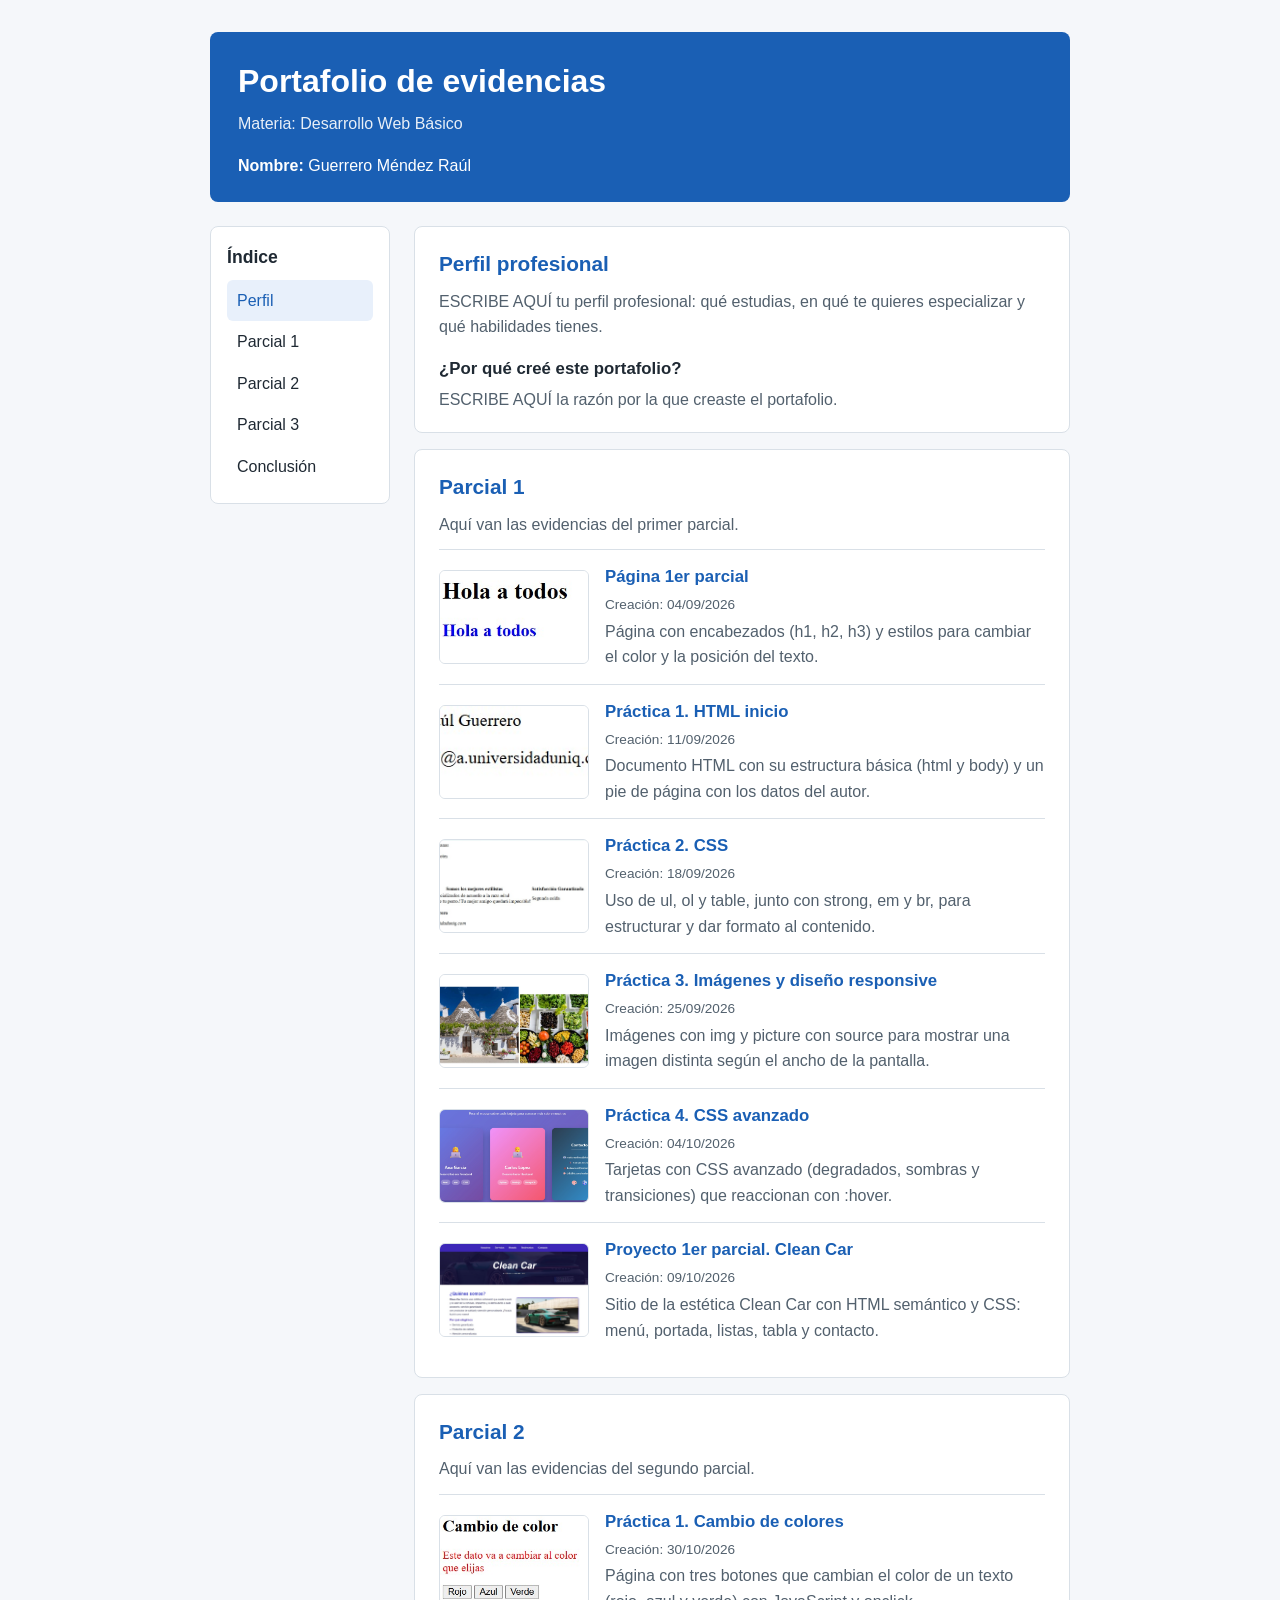
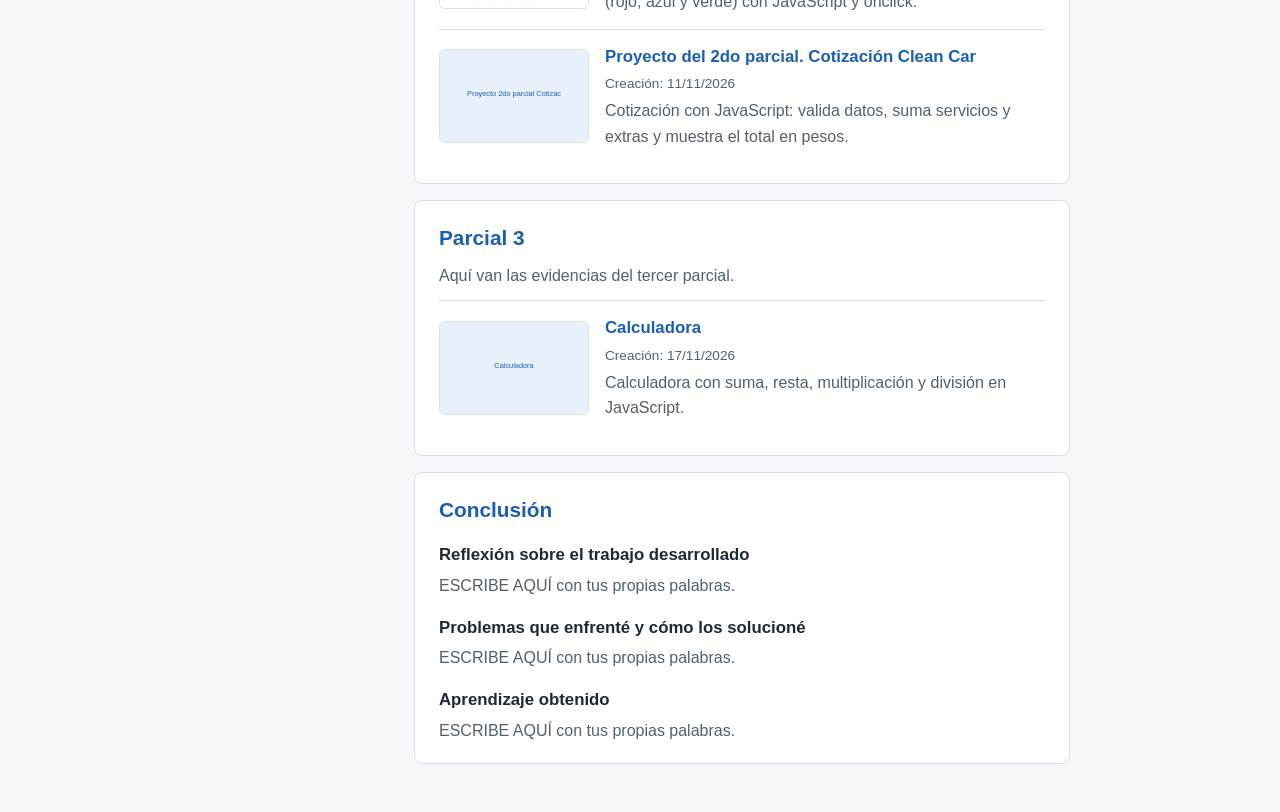
==== commit d88b2362: "Add files via upload" ====
--- a/index.html
+++ b/index.html
@@ -140,7 +140,7 @@
 
 
       <article class="trabajo">
-        <a href="portafolio/1er_parcial/practica_0_parcial/practica0parcial.html"><img src="portafolio/1er_parcial/practica_0_parcial/captura.jpeg" alt="Página del 1er parcial"></a>
+        <a href="portafolio/1er_parcial/practica_0_parcial/practica0parcial.html"><img src="portafolio/1er_parcial/practica_0_parcial/captura.jpeg" alt="Página del 1er parcial" style="object-position: left top;"></a>
         <div>
           <h3><a href="portafolio/1er_parcial/practica_0_parcial/practica0parcial.html">Página 1er parcial</a></h3>
           <span class="fecha">Creación: <time datetime="2026-09-04">04/09/2026</time></span>
@@ -198,21 +198,22 @@
       <h2>Parcial 2</h2>
       <p>Aquí van las evidencias del segundo parcial.</p>
 
-      <article class="trabajo">
-        <a href="2do_parcial/cambio_atributos/cambio_de_color.html"><img src="2do_parcial/cambio_atributos/happy_emogi.jpg" alt="Práctica 1 cambio de colores"></a>
-        <div>
-          <h3><a href="2do_parcial/cambio_atributos/cambio_de_color.html">Práctica 1. Cambio de colores</a></h3>
+
+      <article class="trabajo">
+        <a href="2do_parcial/practica_1_cambiocolor/cambio_de_color.html"><img src="2do_parcial/practica_1_cambiocolor/captura.jpeg" alt="Práctica 1 cambio de colores"></a>
+        <div>
+          <h3><a href="2do_parcial/practica_1_cambiocolor/cambio_de_color.html">Práctica 1. Cambio de colores</a></h3>
           <span class="fecha">Creación: <time datetime="2026-10-30">30/10/2026</time></span>
-          <p>Cambio de colores de la página con JavaScript.</p>
-        </div>
-      </article>
-
-      <article class="trabajo">
-        <a href="2do_parcial/formulario/formulario.html"><img src="2do_parcial/captura.jpg" alt="Proyecto 2do parcial"></a>
-        <div>
-          <h3><a href="2do_parcial/formulario/formulario.html">Proyecto del 2do parcial. Formulario</a></h3>
-          <span class="fecha">Creación: <time datetime="2026-11-13">13/11/2026</time></span>
-          <p>DESCRIBE aquí tu proyecto en máximo dos renglones.</p>
+          <p>Página con tres botones que cambian el color de un texto (rojo, azul y verde) con JavaScript y onclick.</p>
+        </div>
+      </article>
+
+      <article class="trabajo">
+        <a href="2do_parcial/proyecto_2do_parcial/cotizacion.html"><img src="2do_parcial/proyecto_2do_parcial/caputra.jpeg" alt="Proyecto 2do parcial Cotización Clean Car"></a>
+        <div>
+          <h3><a href="2do_parcial/proyecto_2do_parcial/cotizacion.html">Proyecto del 2do parcial. Cotización Clean Car</a></h3>
+          <span class="fecha">Creación: <time datetime="2026-11-11">11/11/2026</time></span>
+          <p>Cotización con JavaScript: valida datos, suma servicios y extras y muestra el total en pesos.</p>
         </div>
       </article>
     </section>
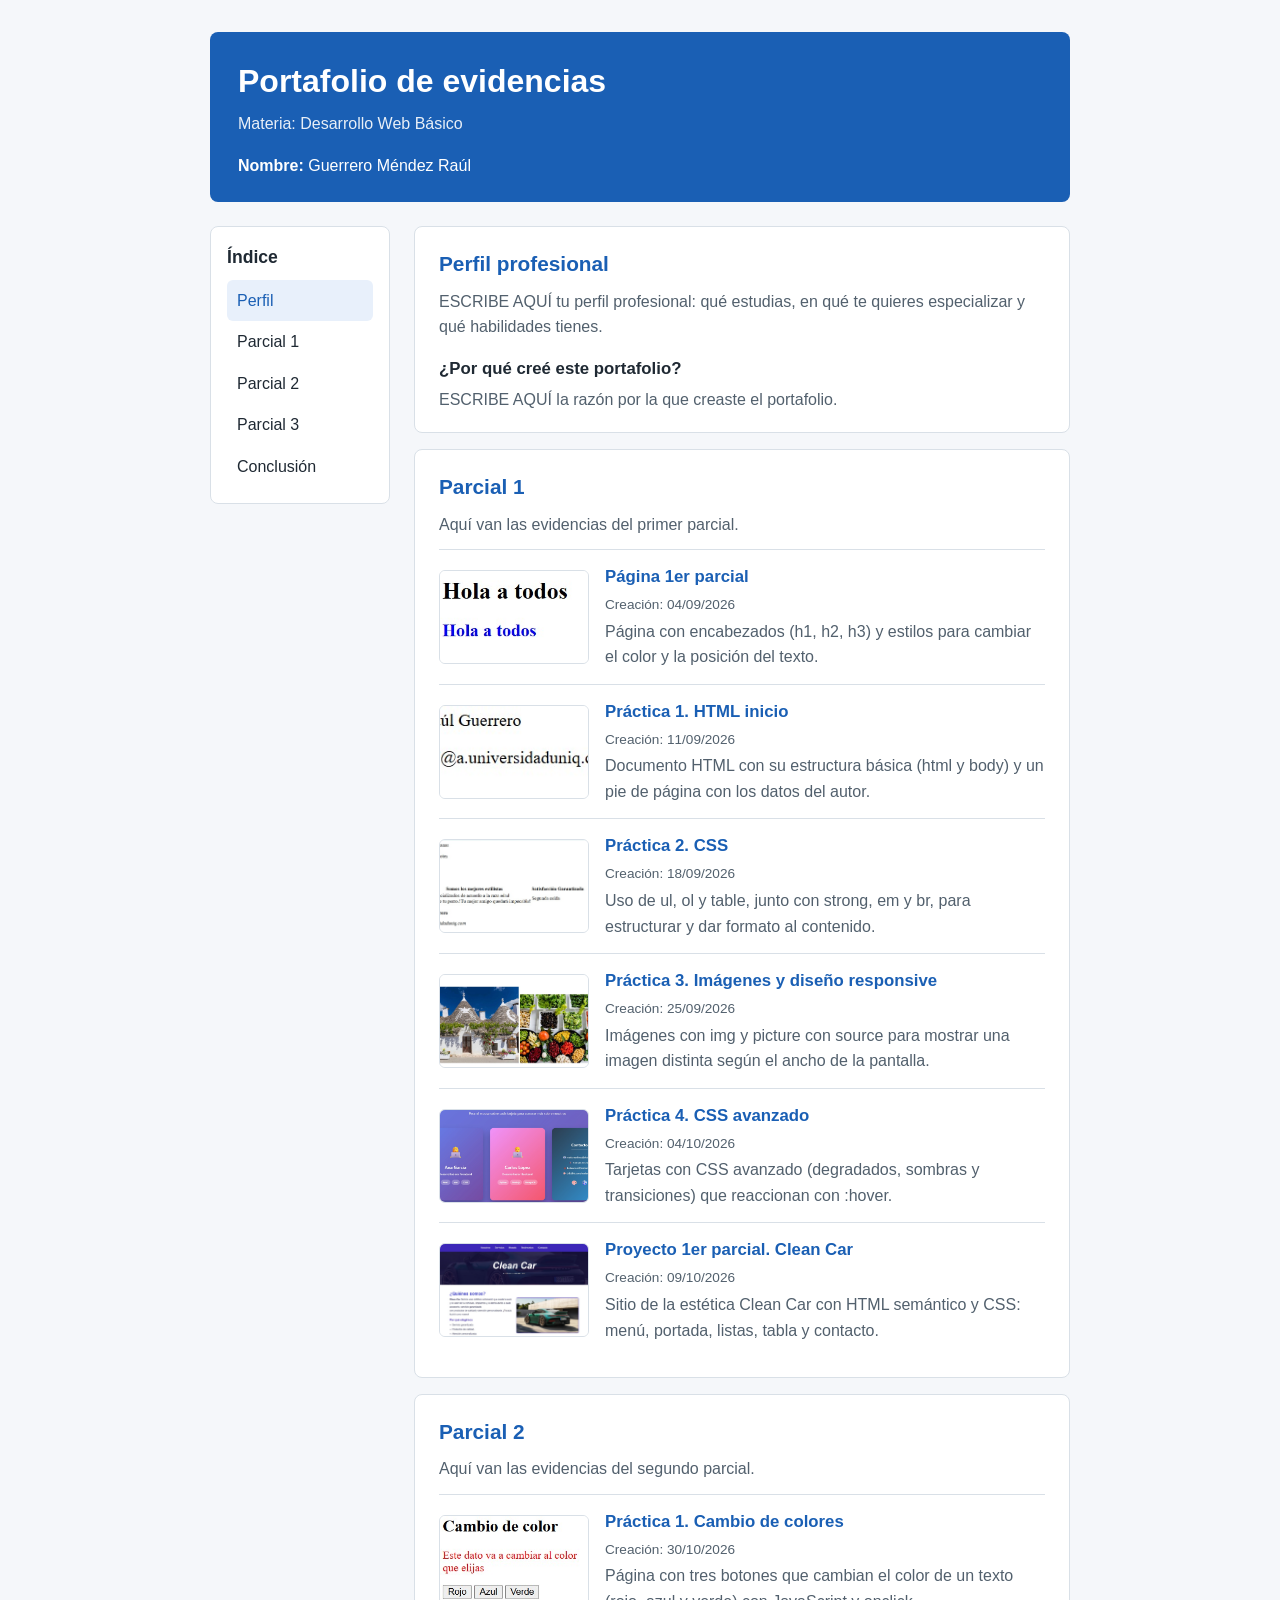
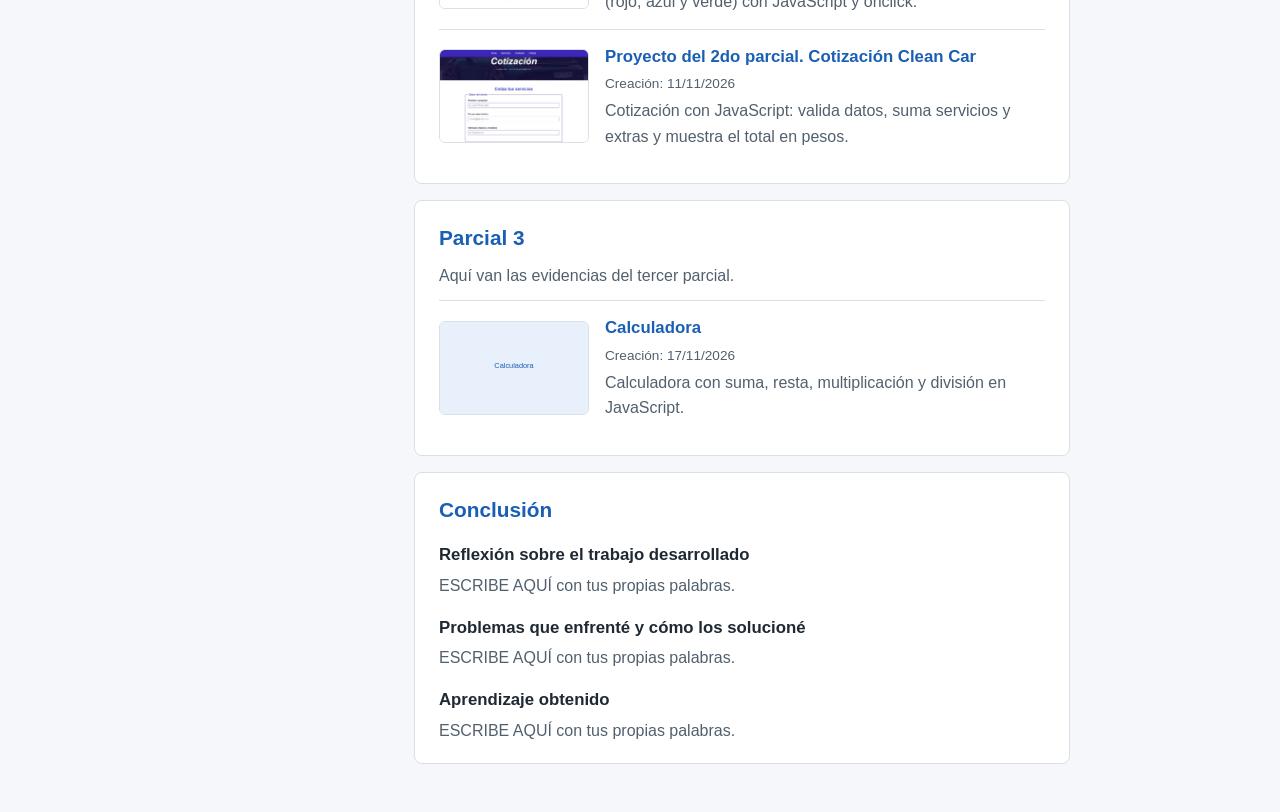
==== commit ecb4a7bd: "Add files via upload" ====
--- a/index.html
+++ b/index.html
@@ -209,7 +209,7 @@
       </article>
 
       <article class="trabajo">
-        <a href="2do_parcial/proyecto_2do_parcial/cotizacion.html"><img src="2do_parcial/proyecto_2do_parcial/caputra.jpeg" alt="Proyecto 2do parcial Cotización Clean Car"></a>
+        <a href="2do_parcial/proyecto_2do_parcial/cotizacion.html"><img src="2do_parcial/proyecto_2do_parcial/captura.jpeg" alt="Proyecto 2do parcial Cotización Clean Car"></a>
         <div>
           <h3><a href="2do_parcial/proyecto_2do_parcial/cotizacion.html">Proyecto del 2do parcial. Cotización Clean Car</a></h3>
           <span class="fecha">Creación: <time datetime="2026-11-11">11/11/2026</time></span>
